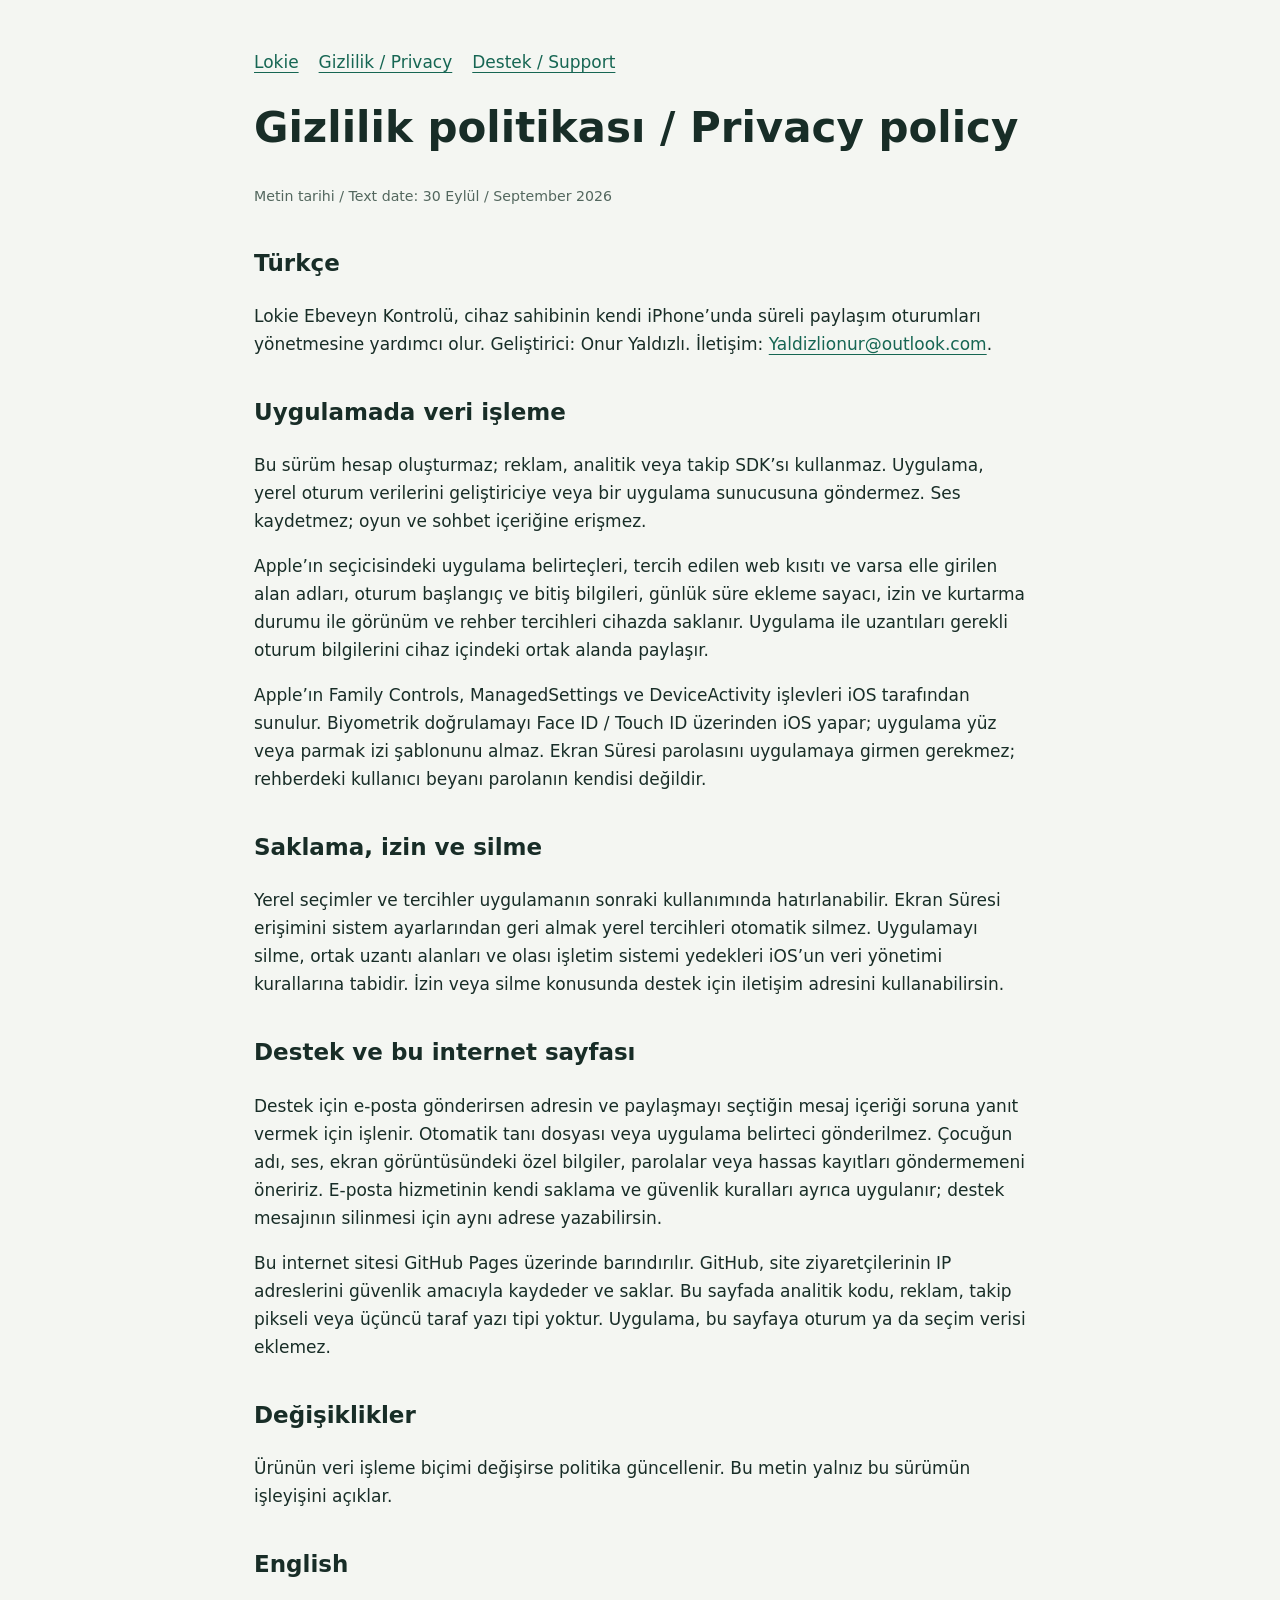
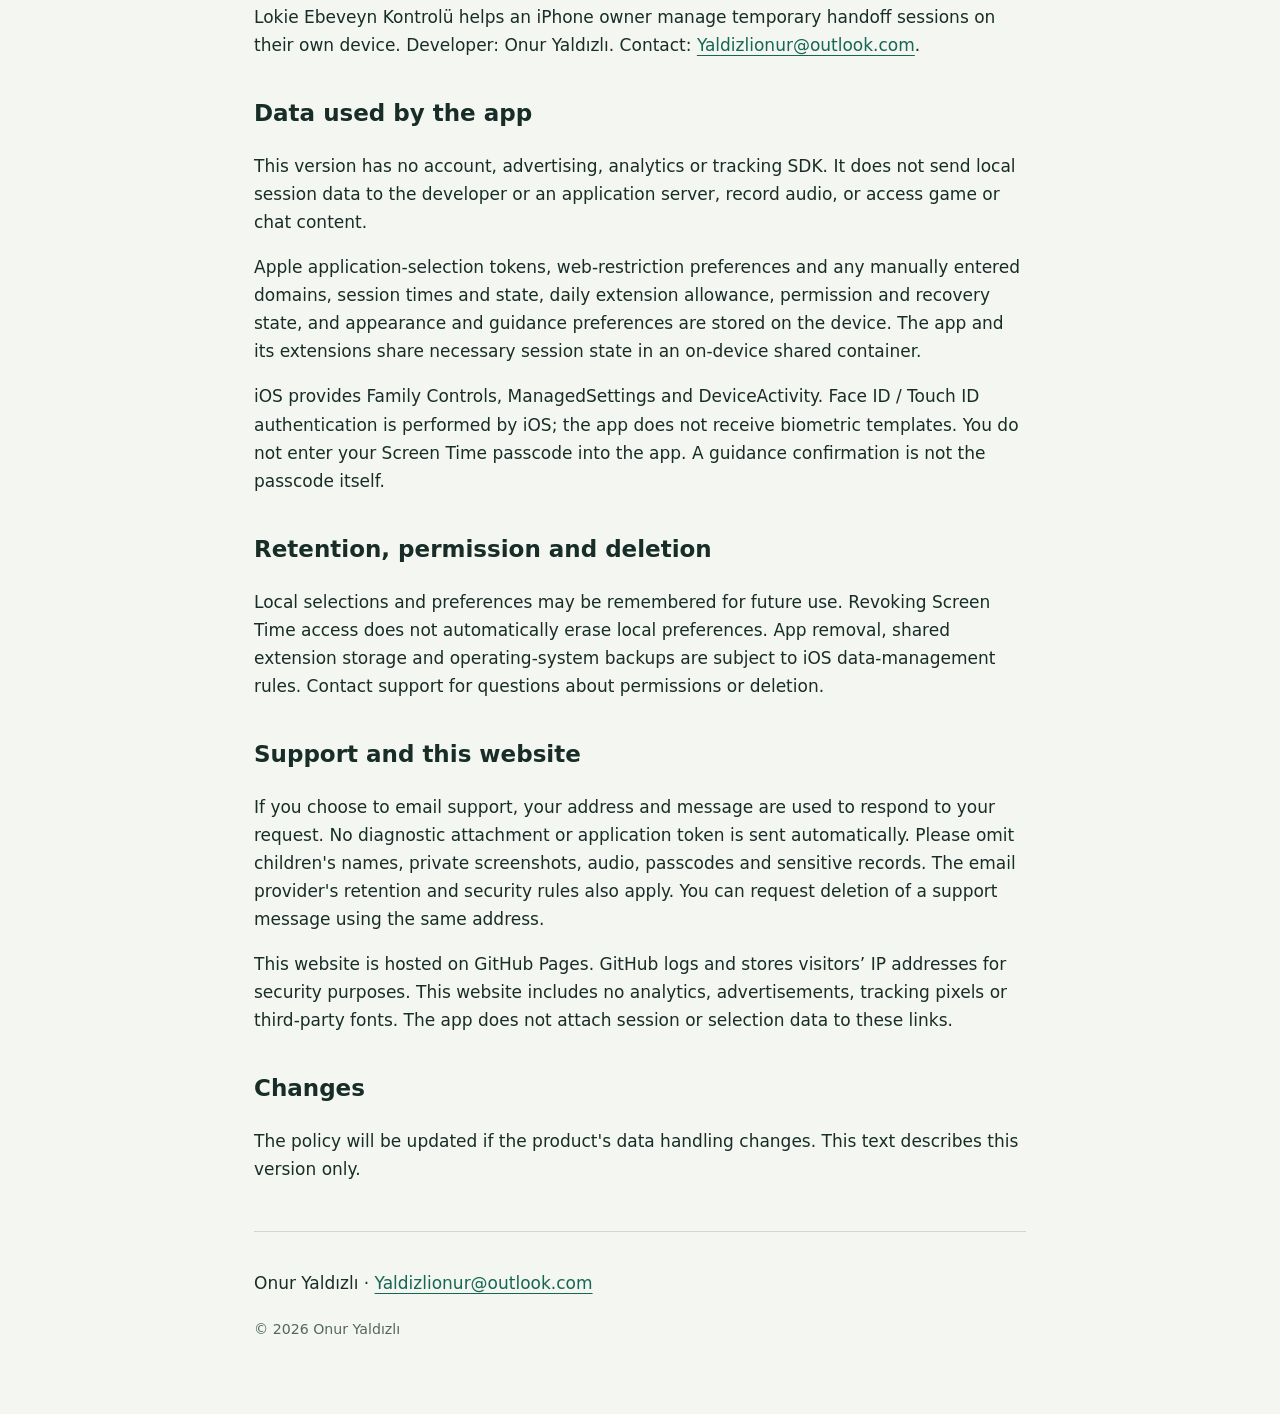
==== privacy.html @ 9156b0ad "Publish Lokie privacy and support pages" ====
<!doctype html><html lang="tr"><head><meta charset="utf-8"><meta name="viewport" content="width=device-width,initial-scale=1"><title>Gizlilik politikası · Lokie Ebeveyn Kontrolü</title><link rel="stylesheet" href="style.css"></head><body><main><nav aria-label="Sayfalar"><a href="index.html">Lokie</a><a href="privacy.html">Gizlilik / Privacy</a><a href="support.html">Destek / Support</a></nav><h1>Gizlilik politikası / Privacy policy</h1><small>Metin tarihi / Text date: 30 Eylül / September 2026</small><section id="tr"><h2>Türkçe</h2><p>Lokie Ebeveyn Kontrolü, cihaz sahibinin kendi iPhone’unda süreli paylaşım oturumları yönetmesine yardımcı olur. Geliştirici: Onur Yaldızlı. İletişim: <a href="mailto:Yaldizlionur@outlook.com">Yaldizlionur@outlook.com</a>.</p><h2>Uygulamada veri işleme</h2><p>Bu sürüm hesap oluşturmaz; reklam, analitik veya takip SDK’sı kullanmaz. Uygulama, yerel oturum verilerini geliştiriciye veya bir uygulama sunucusuna göndermez. Ses kaydetmez; oyun ve sohbet içeriğine erişmez.</p><p>Apple’ın seçicisindeki uygulama belirteçleri, tercih edilen web kısıtı ve varsa elle girilen alan adları, oturum başlangıç ve bitiş bilgileri, günlük süre ekleme sayacı, izin ve kurtarma durumu ile görünüm ve rehber tercihleri cihazda saklanır. Uygulama ile uzantıları gerekli oturum bilgilerini cihaz içindeki ortak alanda paylaşır.</p><p>Apple’ın Family Controls, ManagedSettings ve DeviceActivity işlevleri iOS tarafından sunulur. Biyometrik doğrulamayı Face ID / Touch ID üzerinden iOS yapar; uygulama yüz veya parmak izi şablonunu almaz. Ekran Süresi parolasını uygulamaya girmen gerekmez; rehberdeki kullanıcı beyanı parolanın kendisi değildir.</p><h2>Saklama, izin ve silme</h2><p>Yerel seçimler ve tercihler uygulamanın sonraki kullanımında hatırlanabilir. Ekran Süresi erişimini sistem ayarlarından geri almak yerel tercihleri otomatik silmez. Uygulamayı silme, ortak uzantı alanları ve olası işletim sistemi yedekleri iOS’un veri yönetimi kurallarına tabidir. İzin veya silme konusunda destek için iletişim adresini kullanabilirsin.</p><h2>Destek ve bu internet sayfası</h2><p>Destek için e-posta gönderirsen adresin ve paylaşmayı seçtiğin mesaj içeriği soruna yanıt vermek için işlenir. Otomatik tanı dosyası veya uygulama belirteci gönderilmez. Çocuğun adı, ses, ekran görüntüsündeki özel bilgiler, parolalar veya hassas kayıtları göndermemeni öneririz. E-posta hizmetinin kendi saklama ve güvenlik kuralları ayrıca uygulanır; destek mesajının silinmesi için aynı adrese yazabilirsin.</p><p>Bu internet sitesi GitHub Pages üzerinde barındırılır. GitHub, site ziyaretçilerinin IP adreslerini güvenlik amacıyla kaydeder ve saklar. Bu sayfada analitik kodu, reklam, takip pikseli veya üçüncü taraf yazı tipi yoktur. Uygulama, bu sayfaya oturum ya da seçim verisi eklemez.</p><h2>Değişiklikler</h2><p>Ürünün veri işleme biçimi değişirse politika güncellenir. Bu metin yalnız bu sürümün işleyişini açıklar.</p></section><section lang="en" id="en"><h2>English</h2><p>Lokie Ebeveyn Kontrolü helps an iPhone owner manage temporary handoff sessions on their own device. Developer: Onur Yaldızlı. Contact: <a href="mailto:Yaldizlionur@outlook.com">Yaldizlionur@outlook.com</a>.</p><h2>Data used by the app</h2><p>This version has no account, advertising, analytics or tracking SDK. It does not send local session data to the developer or an application server, record audio, or access game or chat content.</p><p>Apple application-selection tokens, web-restriction preferences and any manually entered domains, session times and state, daily extension allowance, permission and recovery state, and appearance and guidance preferences are stored on the device. The app and its extensions share necessary session state in an on-device shared container.</p><p>iOS provides Family Controls, ManagedSettings and DeviceActivity. Face ID / Touch ID authentication is performed by iOS; the app does not receive biometric templates. You do not enter your Screen Time passcode into the app. A guidance confirmation is not the passcode itself.</p><h2>Retention, permission and deletion</h2><p>Local selections and preferences may be remembered for future use. Revoking Screen Time access does not automatically erase local preferences. App removal, shared extension storage and operating-system backups are subject to iOS data-management rules. Contact support for questions about permissions or deletion.</p><h2>Support and this website</h2><p>If you choose to email support, your address and message are used to respond to your request. No diagnostic attachment or application token is sent automatically. Please omit children's names, private screenshots, audio, passcodes and sensitive records. The email provider's retention and security rules also apply. You can request deletion of a support message using the same address.</p><p>This website is hosted on GitHub Pages. GitHub logs and stores visitors’ IP addresses for security purposes. This website includes no analytics, advertisements, tracking pixels or third-party fonts. The app does not attach session or selection data to these links.</p><h2>Changes</h2><p>The policy will be updated if the product's data handling changes. This text describes this version only.</p></section><footer><p>Onur Yaldızlı · <a href="mailto:Yaldizlionur@outlook.com">Yaldizlionur@outlook.com</a></p><small>© 2026 Onur Yaldızlı</small></footer></main></body></html>
---- style.css ----
*{box-sizing:border-box}body{margin:0;font:17px/1.65 system-ui,-apple-system,sans-serif;color:#182d27;background:#f4f6f2}main{max-width:820px;margin:auto;padding:48px 24px 72px}h1{font-size:clamp(28px,5vw,42px);line-height:1.15}h2{font-size:23px;margin-top:36px}a{color:#166653;text-underline-offset:4px}nav{display:flex;gap:20px;flex-wrap:wrap}small{color:#53675e}section{scroll-margin-top:20px}footer{margin-top:48px;border-top:1px solid #cdd8d0;padding-top:20px}@media(prefers-color-scheme:dark){body{background:#151c19;color:#edf3ed}a{color:#9ee0c7}small{color:#b5c5bc}footer{border-color:#41564b}}
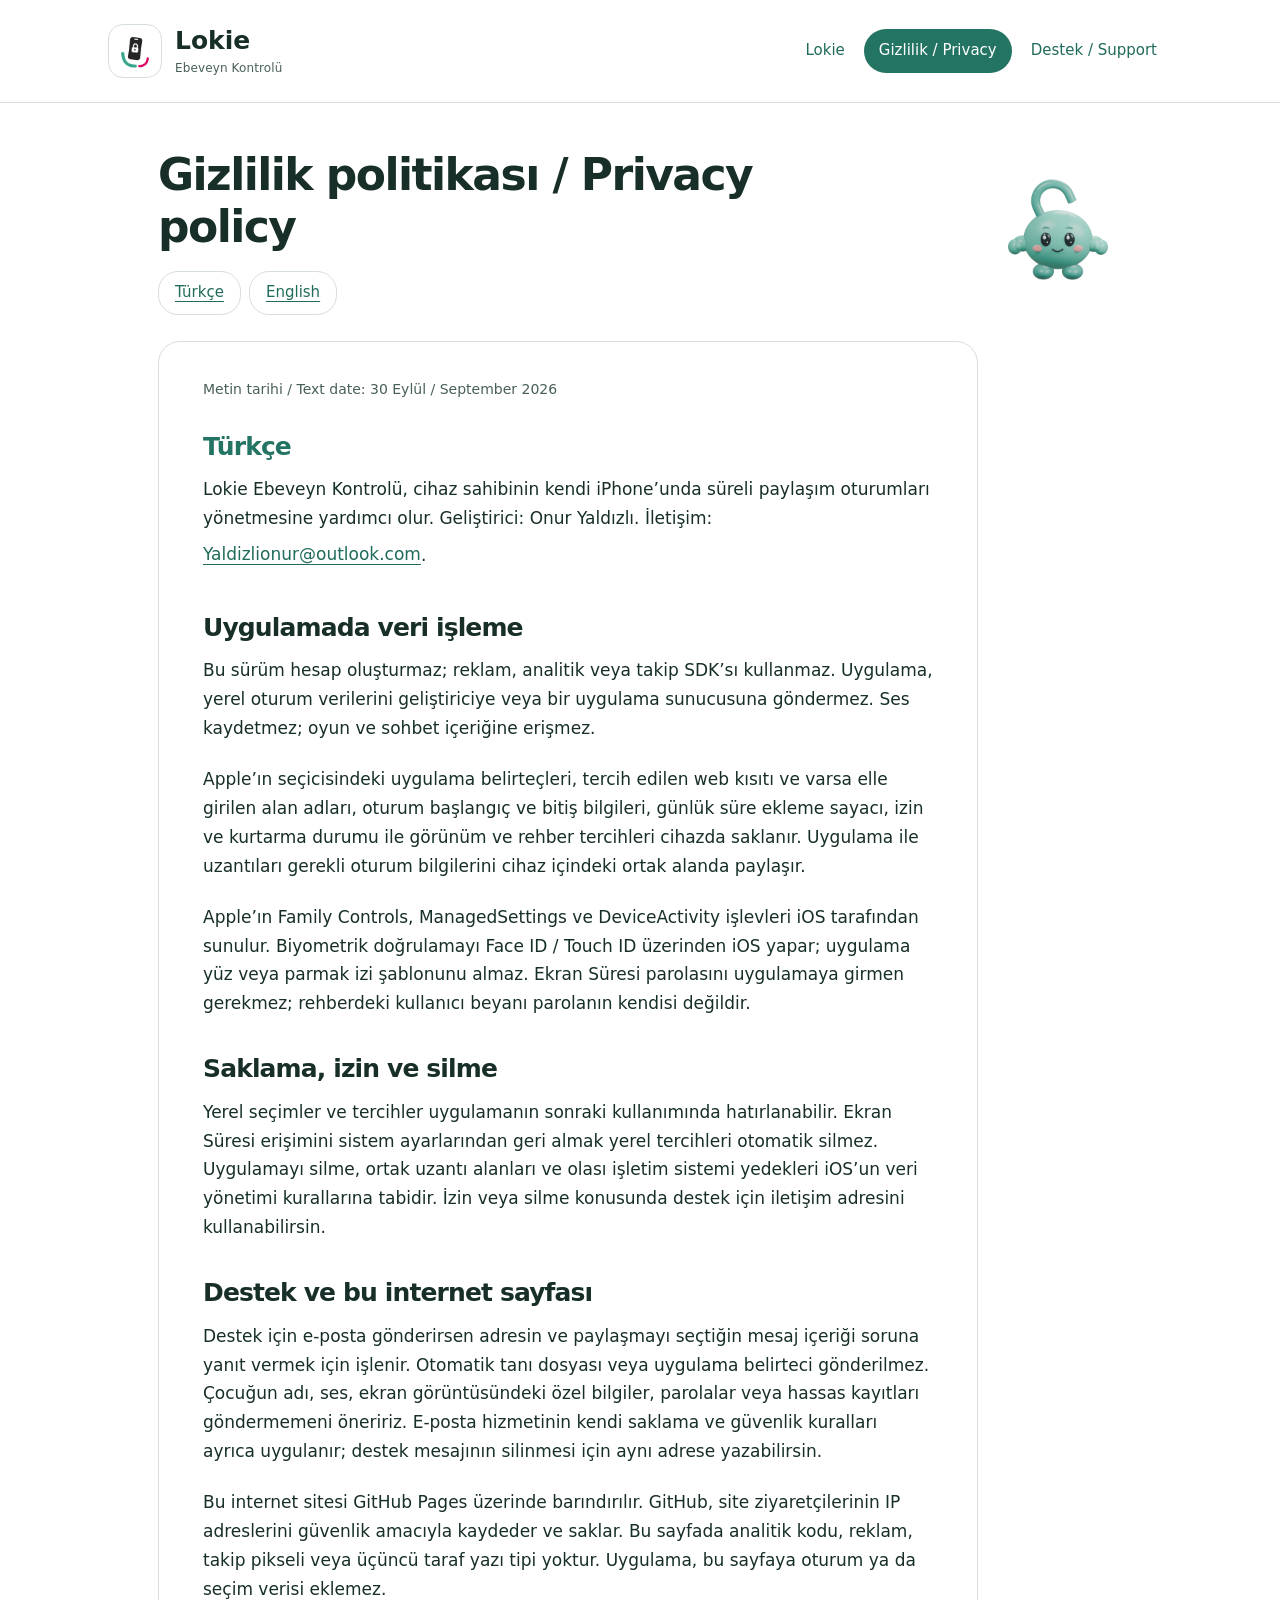
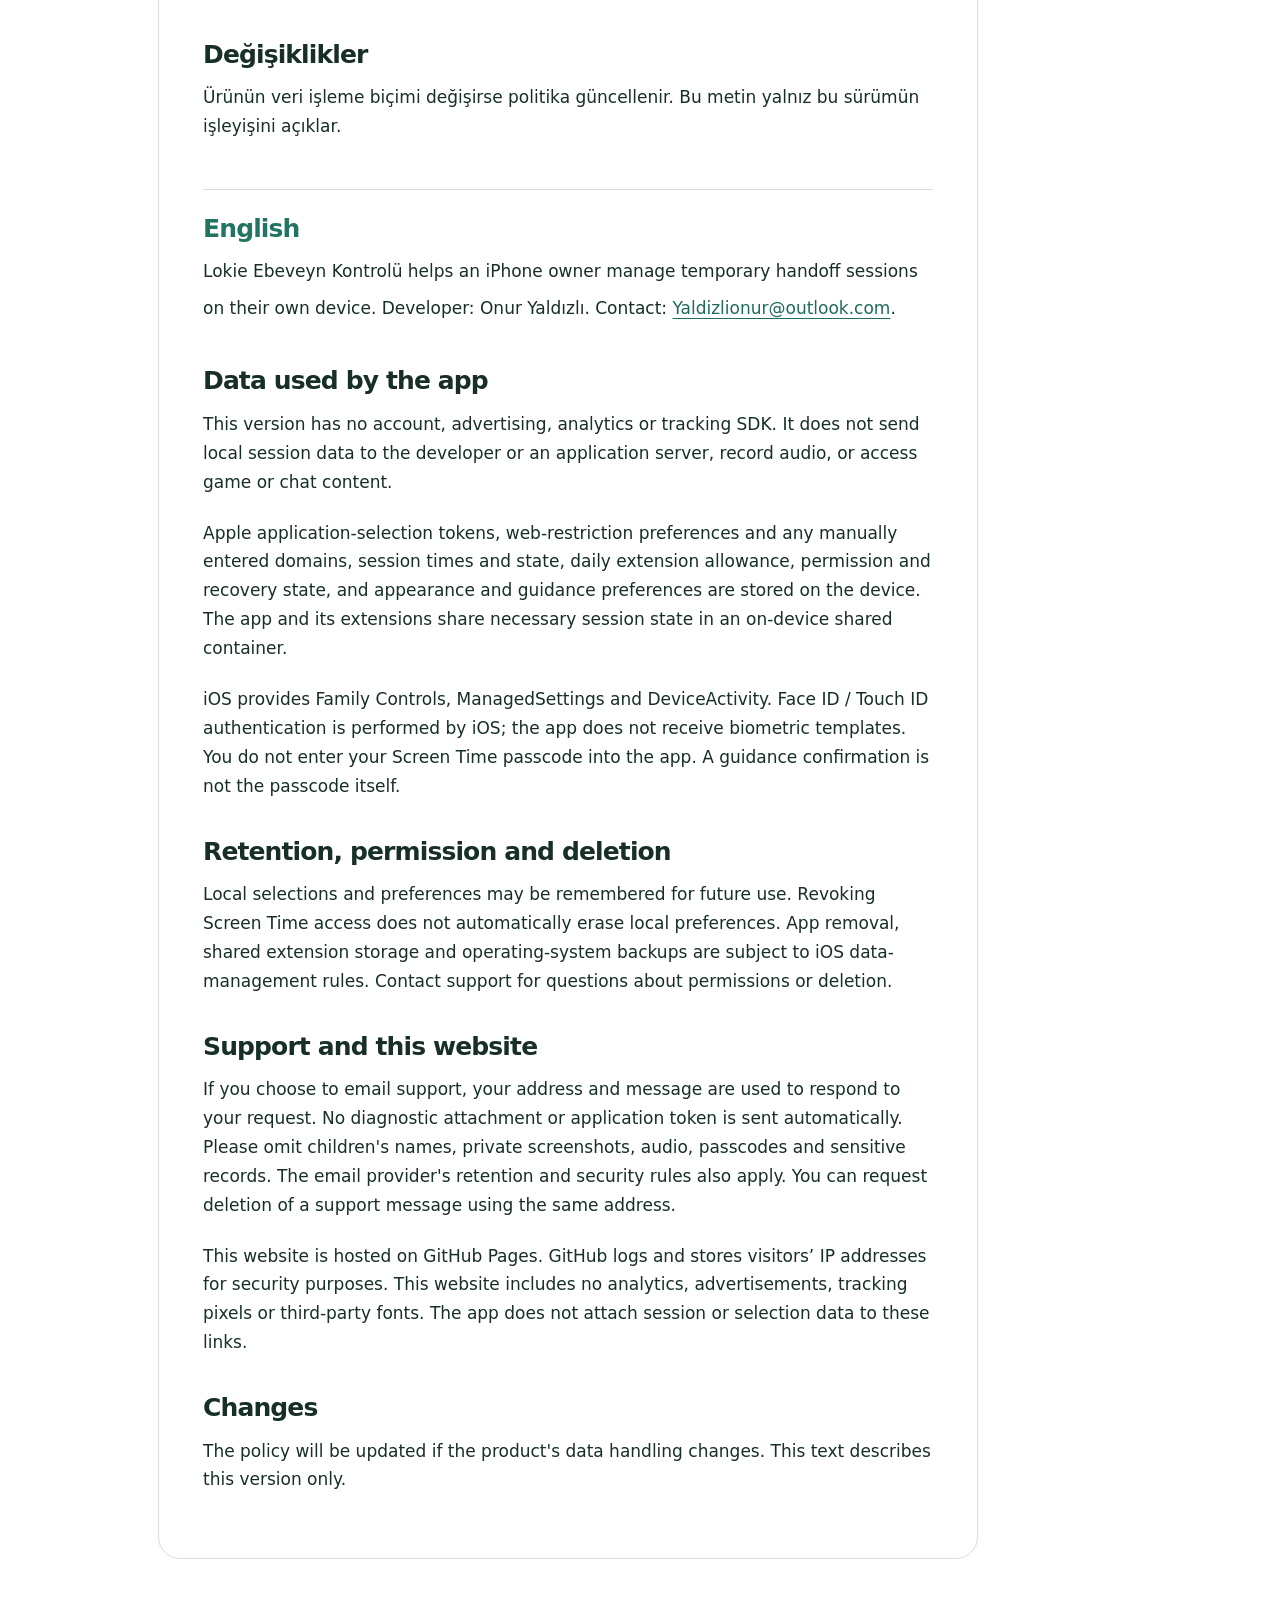
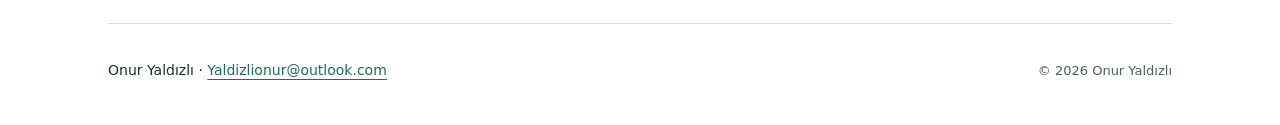
==== commit b23ce50a: "Publish white Lokie brand design on support and privacy pages" ====
--- a/privacy.html
+++ b/privacy.html
@@ -1 +1 @@
-<!doctype html><html lang="tr"><head><meta charset="utf-8"><meta name="viewport" content="width=device-width,initial-scale=1"><title>Gizlilik politikası · Lokie Ebeveyn Kontrolü</title><link rel="stylesheet" href="style.css"></head><body><main><nav aria-label="Sayfalar"><a href="index.html">Lokie</a><a href="privacy.html">Gizlilik / Privacy</a><a href="support.html">Destek / Support</a></nav><h1>Gizlilik politikası / Privacy policy</h1><small>Metin tarihi / Text date: 30 Eylül / September 2026</small><section id="tr"><h2>Türkçe</h2><p>Lokie Ebeveyn Kontrolü, cihaz sahibinin kendi iPhone’unda süreli paylaşım oturumları yönetmesine yardımcı olur. Geliştirici: Onur Yaldızlı. İletişim: <a href="mailto:Yaldizlionur@outlook.com">Yaldizlionur@outlook.com</a>.</p><h2>Uygulamada veri işleme</h2><p>Bu sürüm hesap oluşturmaz; reklam, analitik veya takip SDK’sı kullanmaz. Uygulama, yerel oturum verilerini geliştiriciye veya bir uygulama sunucusuna göndermez. Ses kaydetmez; oyun ve sohbet içeriğine erişmez.</p><p>Apple’ın seçicisindeki uygulama belirteçleri, tercih edilen web kısıtı ve varsa elle girilen alan adları, oturum başlangıç ve bitiş bilgileri, günlük süre ekleme sayacı, izin ve kurtarma durumu ile görünüm ve rehber tercihleri cihazda saklanır. Uygulama ile uzantıları gerekli oturum bilgilerini cihaz içindeki ortak alanda paylaşır.</p><p>Apple’ın Family Controls, ManagedSettings ve DeviceActivity işlevleri iOS tarafından sunulur. Biyometrik doğrulamayı Face ID / Touch ID üzerinden iOS yapar; uygulama yüz veya parmak izi şablonunu almaz. Ekran Süresi parolasını uygulamaya girmen gerekmez; rehberdeki kullanıcı beyanı parolanın kendisi değildir.</p><h2>Saklama, izin ve silme</h2><p>Yerel seçimler ve tercihler uygulamanın sonraki kullanımında hatırlanabilir. Ekran Süresi erişimini sistem ayarlarından geri almak yerel tercihleri otomatik silmez. Uygulamayı silme, ortak uzantı alanları ve olası işletim sistemi yedekleri iOS’un veri yönetimi kurallarına tabidir. İzin veya silme konusunda destek için iletişim adresini kullanabilirsin.</p><h2>Destek ve bu internet sayfası</h2><p>Destek için e-posta gönderirsen adresin ve paylaşmayı seçtiğin mesaj içeriği soruna yanıt vermek için işlenir. Otomatik tanı dosyası veya uygulama belirteci gönderilmez. Çocuğun adı, ses, ekran görüntüsündeki özel bilgiler, parolalar veya hassas kayıtları göndermemeni öneririz. E-posta hizmetinin kendi saklama ve güvenlik kuralları ayrıca uygulanır; destek mesajının silinmesi için aynı adrese yazabilirsin.</p><p>Bu internet sitesi GitHub Pages üzerinde barındırılır. GitHub, site ziyaretçilerinin IP adreslerini güvenlik amacıyla kaydeder ve saklar. Bu sayfada analitik kodu, reklam, takip pikseli veya üçüncü taraf yazı tipi yoktur. Uygulama, bu sayfaya oturum ya da seçim verisi eklemez.</p><h2>Değişiklikler</h2><p>Ürünün veri işleme biçimi değişirse politika güncellenir. Bu metin yalnız bu sürümün işleyişini açıklar.</p></section><section lang="en" id="en"><h2>English</h2><p>Lokie Ebeveyn Kontrolü helps an iPhone owner manage temporary handoff sessions on their own device. Developer: Onur Yaldızlı. Contact: <a href="mailto:Yaldizlionur@outlook.com">Yaldizlionur@outlook.com</a>.</p><h2>Data used by the app</h2><p>This version has no account, advertising, analytics or tracking SDK. It does not send local session data to the developer or an application server, record audio, or access game or chat content.</p><p>Apple application-selection tokens, web-restriction preferences and any manually entered domains, session times and state, daily extension allowance, permission and recovery state, and appearance and guidance preferences are stored on the device. The app and its extensions share necessary session state in an on-device shared container.</p><p>iOS provides Family Controls, ManagedSettings and DeviceActivity. Face ID / Touch ID authentication is performed by iOS; the app does not receive biometric templates. You do not enter your Screen Time passcode into the app. A guidance confirmation is not the passcode itself.</p><h2>Retention, permission and deletion</h2><p>Local selections and preferences may be remembered for future use. Revoking Screen Time access does not automatically erase local preferences. App removal, shared extension storage and operating-system backups are subject to iOS data-management rules. Contact support for questions about permissions or deletion.</p><h2>Support and this website</h2><p>If you choose to email support, your address and message are used to respond to your request. No diagnostic attachment or application token is sent automatically. Please omit children's names, private screenshots, audio, passcodes and sensitive records. The email provider's retention and security rules also apply. You can request deletion of a support message using the same address.</p><p>This website is hosted on GitHub Pages. GitHub logs and stores visitors’ IP addresses for security purposes. This website includes no analytics, advertisements, tracking pixels or third-party fonts. The app does not attach session or selection data to these links.</p><h2>Changes</h2><p>The policy will be updated if the product's data handling changes. This text describes this version only.</p></section><footer><p>Onur Yaldızlı · <a href="mailto:Yaldizlionur@outlook.com">Yaldizlionur@outlook.com</a></p><small>© 2026 Onur Yaldızlı</small></footer></main></body></html>+<!doctype html><html lang="tr"><head><meta charset="utf-8"><meta name="viewport" content="width=device-width,initial-scale=1"><title>Gizlilik politikası · Lokie Ebeveyn Kontrolü</title><link rel="stylesheet" href="style.css"></head><body><a class="skip-link" href="#content">İçeriğe geç</a><header class="site-header"><div class="header-inner"><a class="brand" href="index.html"><span class="logo-tile"><img src="assets/logo.png" width="48" height="48" alt=""></span><span>Lokie<small>Ebeveyn Kontrolü</small></span></a><nav aria-label="Sayfalar"><a href="index.html">Lokie</a><a aria-current="page" href="privacy.html">Gizlilik / Privacy</a><a href="support.html">Destek / Support</a></nav></div></header><main id="content" class="legal"><div class="page-heading"><div><h1>Gizlilik politikası / Privacy policy</h1><nav class="language-nav" aria-label="Dil / Language"><a href="#tr">Türkçe</a><a href="#en">English</a></nav></div><img class="small-lokit" src="assets/lokit.png" width="128" height="128" alt="" aria-hidden="true"></div><article class="document"><small>Metin tarihi / Text date: 30 Eylül / September 2026</small><section id="tr"><h2>Türkçe</h2><p>Lokie Ebeveyn Kontrolü, cihaz sahibinin kendi iPhone’unda süreli paylaşım oturumları yönetmesine yardımcı olur. Geliştirici: Onur Yaldızlı. İletişim: <a href="mailto:Yaldizlionur@outlook.com">Yaldizlionur@outlook.com</a>.</p><h2>Uygulamada veri işleme</h2><p>Bu sürüm hesap oluşturmaz; reklam, analitik veya takip SDK’sı kullanmaz. Uygulama, yerel oturum verilerini geliştiriciye veya bir uygulama sunucusuna göndermez. Ses kaydetmez; oyun ve sohbet içeriğine erişmez.</p><p>Apple’ın seçicisindeki uygulama belirteçleri, tercih edilen web kısıtı ve varsa elle girilen alan adları, oturum başlangıç ve bitiş bilgileri, günlük süre ekleme sayacı, izin ve kurtarma durumu ile görünüm ve rehber tercihleri cihazda saklanır. Uygulama ile uzantıları gerekli oturum bilgilerini cihaz içindeki ortak alanda paylaşır.</p><p>Apple’ın Family Controls, ManagedSettings ve DeviceActivity işlevleri iOS tarafından sunulur. Biyometrik doğrulamayı Face ID / Touch ID üzerinden iOS yapar; uygulama yüz veya parmak izi şablonunu almaz. Ekran Süresi parolasını uygulamaya girmen gerekmez; rehberdeki kullanıcı beyanı parolanın kendisi değildir.</p><h2>Saklama, izin ve silme</h2><p>Yerel seçimler ve tercihler uygulamanın sonraki kullanımında hatırlanabilir. Ekran Süresi erişimini sistem ayarlarından geri almak yerel tercihleri otomatik silmez. Uygulamayı silme, ortak uzantı alanları ve olası işletim sistemi yedekleri iOS’un veri yönetimi kurallarına tabidir. İzin veya silme konusunda destek için iletişim adresini kullanabilirsin.</p><h2>Destek ve bu internet sayfası</h2><p>Destek için e-posta gönderirsen adresin ve paylaşmayı seçtiğin mesaj içeriği soruna yanıt vermek için işlenir. Otomatik tanı dosyası veya uygulama belirteci gönderilmez. Çocuğun adı, ses, ekran görüntüsündeki özel bilgiler, parolalar veya hassas kayıtları göndermemeni öneririz. E-posta hizmetinin kendi saklama ve güvenlik kuralları ayrıca uygulanır; destek mesajının silinmesi için aynı adrese yazabilirsin.</p><p>Bu internet sitesi GitHub Pages üzerinde barındırılır. GitHub, site ziyaretçilerinin IP adreslerini güvenlik amacıyla kaydeder ve saklar. Bu sayfada analitik kodu, reklam, takip pikseli veya üçüncü taraf yazı tipi yoktur. Uygulama, bu sayfaya oturum ya da seçim verisi eklemez.</p><h2>Değişiklikler</h2><p>Ürünün veri işleme biçimi değişirse politika güncellenir. Bu metin yalnız bu sürümün işleyişini açıklar.</p></section><section lang="en" id="en"><h2>English</h2><p>Lokie Ebeveyn Kontrolü helps an iPhone owner manage temporary handoff sessions on their own device. Developer: Onur Yaldızlı. Contact: <a href="mailto:Yaldizlionur@outlook.com">Yaldizlionur@outlook.com</a>.</p><h2>Data used by the app</h2><p>This version has no account, advertising, analytics or tracking SDK. It does not send local session data to the developer or an application server, record audio, or access game or chat content.</p><p>Apple application-selection tokens, web-restriction preferences and any manually entered domains, session times and state, daily extension allowance, permission and recovery state, and appearance and guidance preferences are stored on the device. The app and its extensions share necessary session state in an on-device shared container.</p><p>iOS provides Family Controls, ManagedSettings and DeviceActivity. Face ID / Touch ID authentication is performed by iOS; the app does not receive biometric templates. You do not enter your Screen Time passcode into the app. A guidance confirmation is not the passcode itself.</p><h2>Retention, permission and deletion</h2><p>Local selections and preferences may be remembered for future use. Revoking Screen Time access does not automatically erase local preferences. App removal, shared extension storage and operating-system backups are subject to iOS data-management rules. Contact support for questions about permissions or deletion.</p><h2>Support and this website</h2><p>If you choose to email support, your address and message are used to respond to your request. No diagnostic attachment or application token is sent automatically. Please omit children's names, private screenshots, audio, passcodes and sensitive records. The email provider's retention and security rules also apply. You can request deletion of a support message using the same address.</p><p>This website is hosted on GitHub Pages. GitHub logs and stores visitors’ IP addresses for security purposes. This website includes no analytics, advertisements, tracking pixels or third-party fonts. The app does not attach session or selection data to these links.</p><h2>Changes</h2><p>The policy will be updated if the product's data handling changes. This text describes this version only.</p></section></article></main><div class="footer-wrap"><footer><p>Onur Yaldızlı · <a href="mailto:Yaldizlionur@outlook.com">Yaldizlionur@outlook.com</a></p><small>© 2026 Onur Yaldızlı</small></footer></div></body></html>
--- a/style.css
+++ b/style.css
@@ -1 +1,7 @@
-*{box-sizing:border-box}body{margin:0;font:17px/1.65 system-ui,-apple-system,sans-serif;color:#182d27;background:#f4f6f2}main{max-width:820px;margin:auto;padding:48px 24px 72px}h1{font-size:clamp(28px,5vw,42px);line-height:1.15}h2{font-size:23px;margin-top:36px}a{color:#166653;text-underline-offset:4px}nav{display:flex;gap:20px;flex-wrap:wrap}small{color:#53675e}section{scroll-margin-top:20px}footer{margin-top:48px;border-top:1px solid #cdd8d0;padding-top:20px}@media(prefers-color-scheme:dark){body{background:#151c19;color:#edf3ed}a{color:#9ee0c7}small{color:#b5c5bc}footer{border-color:#41564b}}+
+:root{--green:#247463;--surface:#fff;--amber:#f2b23e;--ink:#172f28;--muted:#486057;--paper:#fff;--line:#d6dfd9;--soft:#e8f0eb;--link:#206b5b;color-scheme:light}
+*{box-sizing:border-box}html{scroll-padding-top:24px}body{margin:0;background:var(--surface);color:var(--ink);font:17px/1.7 system-ui,-apple-system,BlinkMacSystemFont,'Segoe UI',sans-serif}a{color:var(--link);text-underline-offset:4px;text-decoration-thickness:1px}a:hover{text-decoration-thickness:2px}a:focus-visible{outline:3px solid var(--link);outline-offset:5px;border-radius:6px}img{max-width:100%;height:auto}p{margin:0 0 22px}h1,h2{line-height:1.18;letter-spacing:-.035em}h1{font-size:clamp(34px,4.1vw,56px);margin:0 0 24px;font-weight:740}h2{font-size:25px;margin:36px 0 14px;font-weight:700}small{font-size:14px;color:var(--muted)}
+.skip-link{position:absolute;top:-100px;left:20px;z-index:4;background:var(--paper);padding:12px 18px}.skip-link:focus{top:12px}.site-header{border-bottom:1px solid var(--line);background:var(--paper)}.header-inner{max-width:1120px;margin:auto;min-height:102px;padding:20px 28px;display:flex;align-items:center;justify-content:space-between;gap:24px}.brand{display:flex;align-items:center;gap:13px;color:var(--ink);text-decoration:none;font-size:25px;font-weight:740;line-height:1.1;min-height:48px}.brand small{display:block;margin-top:7px;font-size:12px;font-weight:500;letter-spacing:.01em}.logo-tile{width:54px;height:54px;background:#fff;border:1px solid #d6dfd9;border-radius:15px;display:grid;place-items:center;padding:4px}.site-header nav{display:flex;gap:4px;flex-wrap:wrap}.site-header nav a{display:flex;align-items:center;min-height:44px;padding:9px 15px;text-decoration:none;font-size:15px;border-radius:24px;white-space:nowrap}.site-header nav a[aria-current=page]{background:var(--green);color:#fff}.home{max-width:1120px;margin:auto;padding:52px 28px 54px}.hero{display:grid;grid-template-columns:1.1fr 1fr;gap:40px;align-items:center;min-height:420px}.hero-copy{padding:20px 0}.hero-copy h1{max-width:520px;color:var(--green)}.hero-copy>p{max-width:520px;font-size:20px;line-height:1.65;color:var(--muted)}.hero-art{position:relative;display:grid;place-items:center;isolation:isolate;min-width:0}.hero-art .halo{position:absolute;inset:13% 1% 7%;border-radius:50%;background:var(--paper);z-index:-1}.hero-art:after{content:'';position:absolute;top:16%;right:8%;width:14px;height:14px;border-radius:50%;background:var(--amber)}.hero-art img{width:100%;max-width:460px;display:block;filter:drop-shadow(0 18px 15px rgba(23,47,40,.06))}.actions p{display:flex;align-items:center;flex-wrap:wrap;gap:12px;font-size:0;margin:26px 0 0}.actions a{font-size:15px;min-height:48px;padding:11px 18px;text-decoration:none;border-radius:14px;background:var(--paper);border:1px solid var(--line);font-weight:600}.actions a:first-child{background:var(--green);color:white;border-color:var(--green)}.home-details{display:grid;grid-template-columns:1.35fr 1fr;gap:20px;margin-top:38px}.home-details>div{border:1px solid var(--line);border-radius:22px;padding:28px;background:var(--paper)}.home-details p{margin:0;font-size:16px;color:var(--muted)}.local-note{background:var(--soft)!important}.legal{max-width:1020px;margin:auto;padding:46px 28px 64px}.page-heading{display:flex;align-items:center;justify-content:space-between;gap:28px;margin-bottom:26px}.page-heading h1{font-size:clamp(32px,3.6vw,44px);max-width:690px;margin-bottom:18px}.small-lokit{flex:none;width:128px;opacity:.94}.language-nav{display:flex;gap:8px;flex-wrap:wrap}.language-nav a{font-size:15px;min-height:44px;display:inline-flex;align-items:center;padding:8px 16px;border:1px solid var(--line);border-radius:20px;background:var(--paper)}.document{max-width:820px;border:1px solid var(--line);background:var(--paper);padding:36px 44px 42px;border-radius:22px}.document>small{display:block;margin-bottom:30px}.document section{scroll-margin-top:24px}.document section+section{margin-top:48px;padding-top:20px;border-top:1px solid var(--line)}.document section>h2:first-child{margin-top:4px;color:var(--green)}.document p{max-width:70ch;overflow-wrap:break-word}.document a{display:inline-block;min-height:44px;align-content:center;overflow-wrap:anywhere}.support .document h2:first-child{margin-top:4px}.footer-wrap{max-width:1120px;margin:auto;padding:0 28px 32px}.footer-wrap footer{border-top:1px solid var(--line);padding-top:25px;display:flex;justify-content:space-between;gap:20px;align-items:center;flex-wrap:wrap;font-size:14px}.footer-wrap p{margin:0}.footer-wrap a{display:inline-flex;align-items:center;min-height:44px}.footer-wrap small{font-size:13px}
+@media(max-width:760px){.header-inner{padding:16px 22px;flex-wrap:wrap;gap:15px}.site-header nav{width:100%;justify-content:flex-start;gap:3px}.site-header nav a{padding:9px 12px}.home{padding:28px 22px 40px}.hero{grid-template-columns:1fr;gap:0;min-height:0}.hero-copy{padding:15px 0 0}.hero-copy h1{max-width:550px}.hero-copy>p{font-size:18px}.hero-art{max-width:350px;width:100%;justify-self:center;margin:16px 0 0}.hero-art img{max-width:340px}.home-details{grid-template-columns:1fr;margin-top:18px;gap:14px}.home-details>div{padding:24px}.legal{padding:32px 18px 42px}.page-heading{gap:10px}.page-heading h1{font-size:32px}.small-lokit{width:76px}.document{padding:24px 22px;border-radius:18px}.document h2{font-size:23px}.footer-wrap{padding:0 22px 25px}.footer-wrap footer{display:block}.footer-wrap small{display:block;margin-top:14px}}
+@media(max-width:380px){.site-header nav a{font-size:14px;padding:9px 10px}.page-heading .small-lokit{display:none}.document{padding:22px 18px}.actions a{width:100%;text-align:center}.hero-copy h1{font-size:36px}}
+@media(prefers-reduced-motion:reduce){html{scroll-behavior:auto}}
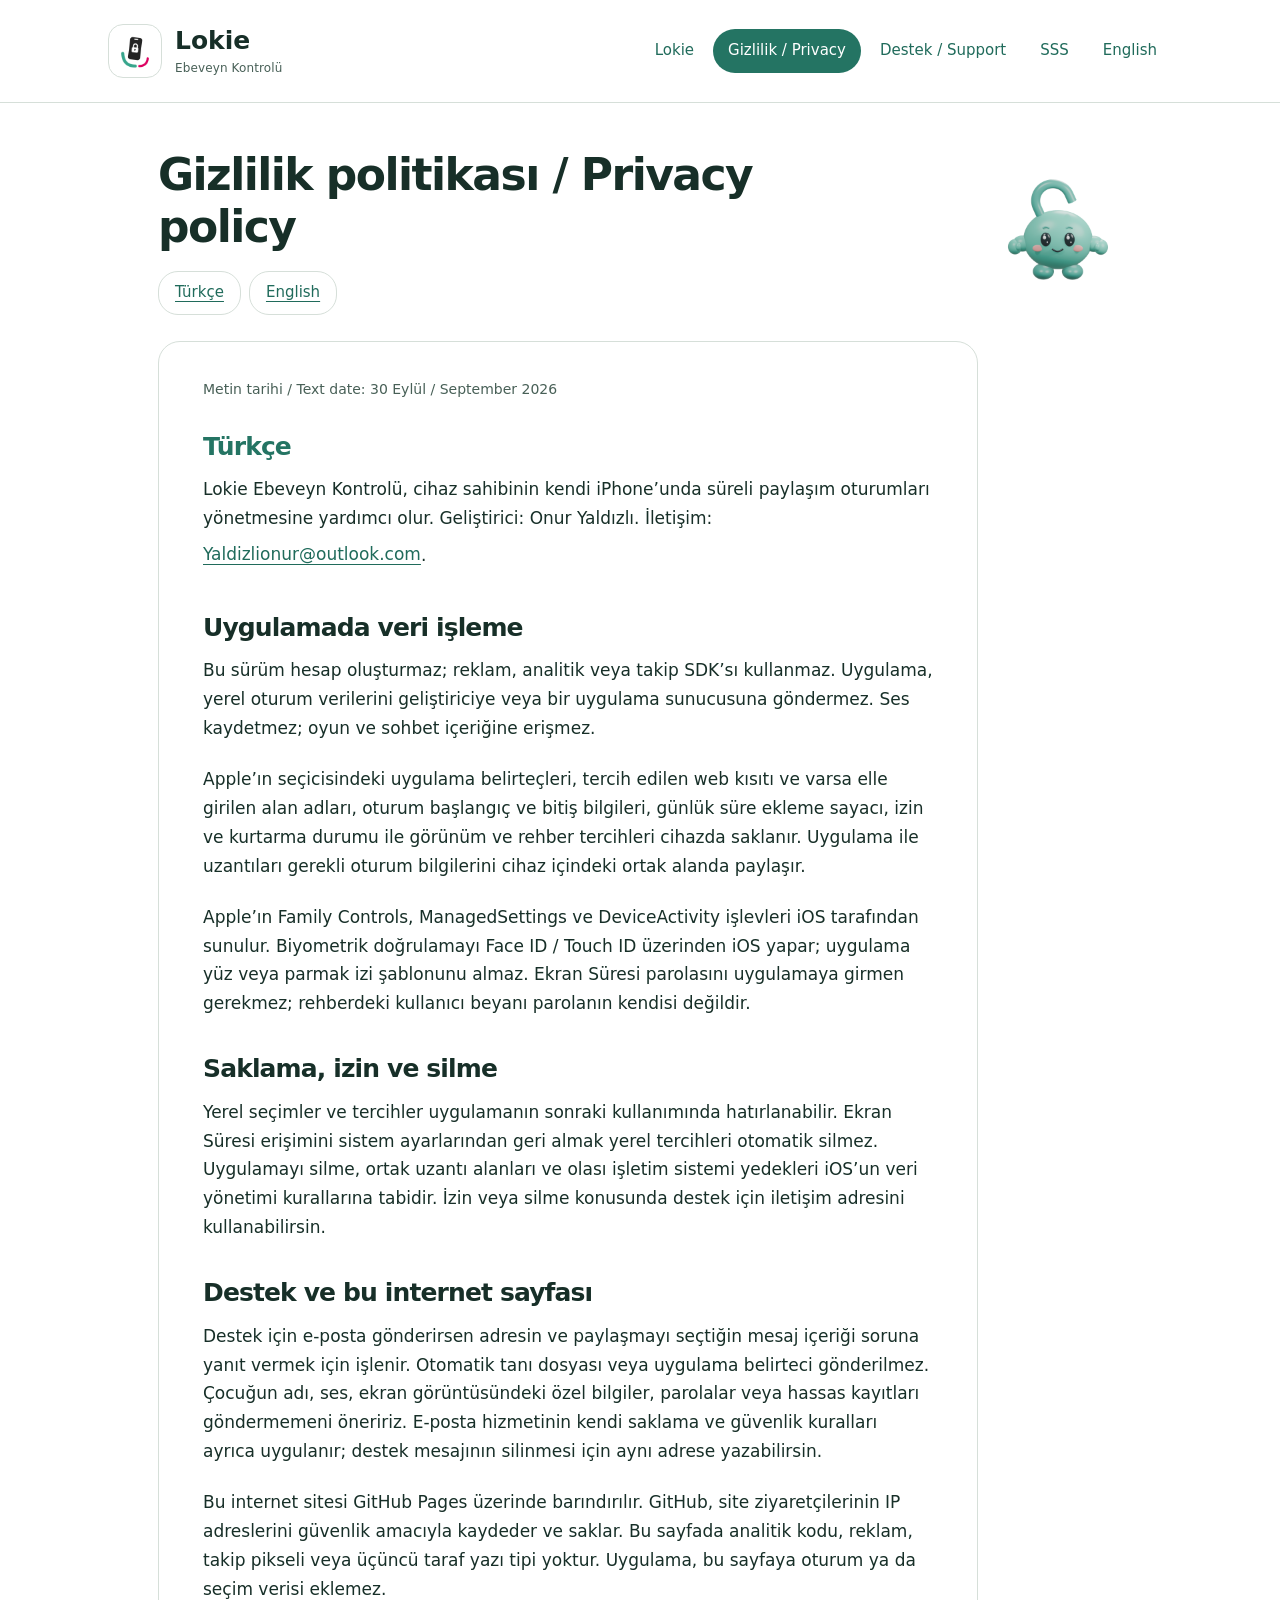
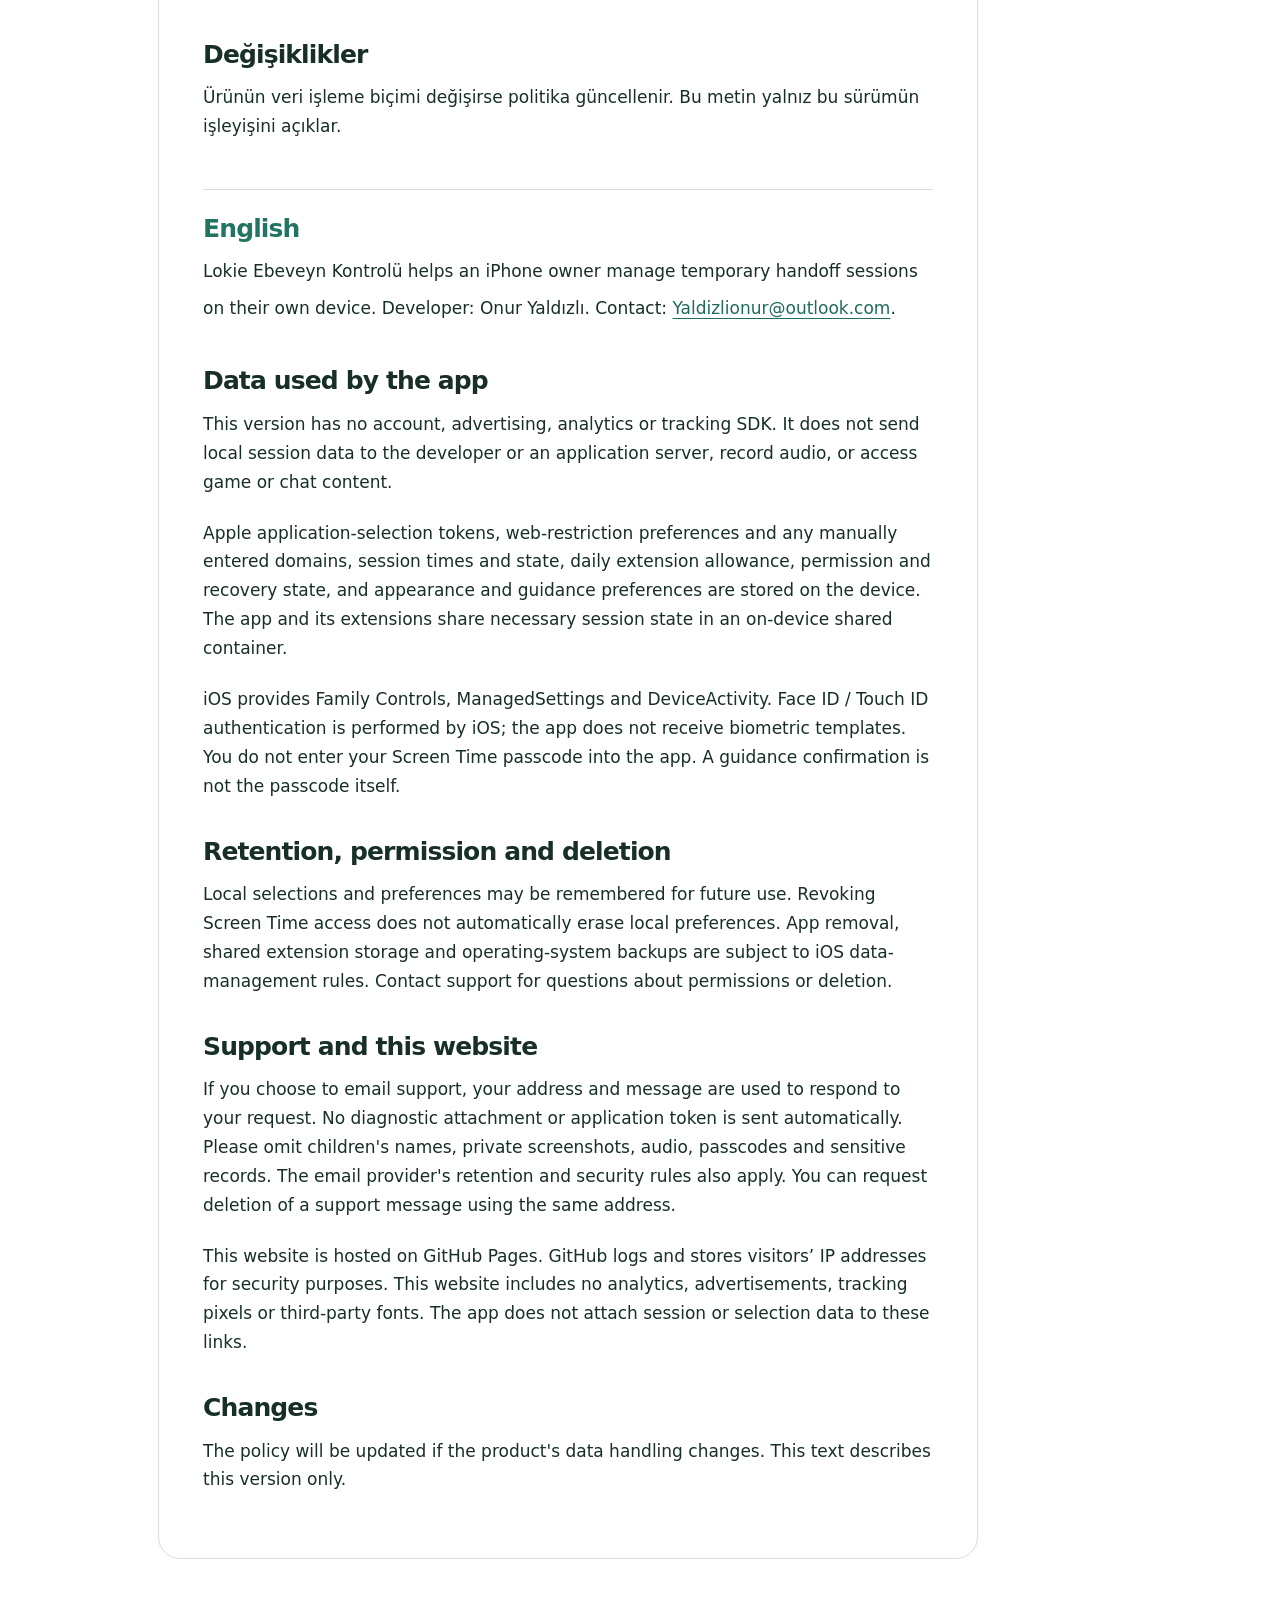
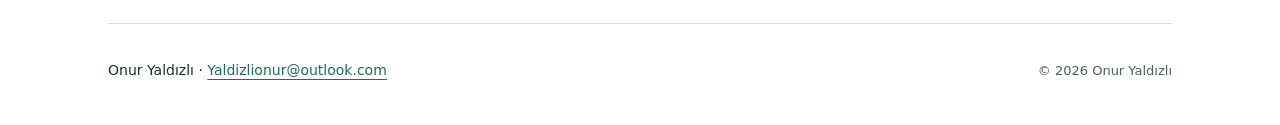
==== commit 6babb75e: "Add reviewed Turkish FAQ and English support discovery pages" ====
--- a/privacy.html
+++ b/privacy.html
@@ -1 +1 @@
-<!doctype html><html lang="tr"><head><meta charset="utf-8"><meta name="viewport" content="width=device-width,initial-scale=1"><title>Gizlilik politikası · Lokie Ebeveyn Kontrolü</title><link rel="stylesheet" href="style.css"></head><body><a class="skip-link" href="#content">İçeriğe geç</a><header class="site-header"><div class="header-inner"><a class="brand" href="index.html"><span class="logo-tile"><img src="assets/logo.png" width="48" height="48" alt=""></span><span>Lokie<small>Ebeveyn Kontrolü</small></span></a><nav aria-label="Sayfalar"><a href="index.html">Lokie</a><a aria-current="page" href="privacy.html">Gizlilik / Privacy</a><a href="support.html">Destek / Support</a></nav></div></header><main id="content" class="legal"><div class="page-heading"><div><h1>Gizlilik politikası / Privacy policy</h1><nav class="language-nav" aria-label="Dil / Language"><a href="#tr">Türkçe</a><a href="#en">English</a></nav></div><img class="small-lokit" src="assets/lokit.png" width="128" height="128" alt="" aria-hidden="true"></div><article class="document"><small>Metin tarihi / Text date: 30 Eylül / September 2026</small><section id="tr"><h2>Türkçe</h2><p>Lokie Ebeveyn Kontrolü, cihaz sahibinin kendi iPhone’unda süreli paylaşım oturumları yönetmesine yardımcı olur. Geliştirici: Onur Yaldızlı. İletişim: <a href="mailto:Yaldizlionur@outlook.com">Yaldizlionur@outlook.com</a>.</p><h2>Uygulamada veri işleme</h2><p>Bu sürüm hesap oluşturmaz; reklam, analitik veya takip SDK’sı kullanmaz. Uygulama, yerel oturum verilerini geliştiriciye veya bir uygulama sunucusuna göndermez. Ses kaydetmez; oyun ve sohbet içeriğine erişmez.</p><p>Apple’ın seçicisindeki uygulama belirteçleri, tercih edilen web kısıtı ve varsa elle girilen alan adları, oturum başlangıç ve bitiş bilgileri, günlük süre ekleme sayacı, izin ve kurtarma durumu ile görünüm ve rehber tercihleri cihazda saklanır. Uygulama ile uzantıları gerekli oturum bilgilerini cihaz içindeki ortak alanda paylaşır.</p><p>Apple’ın Family Controls, ManagedSettings ve DeviceActivity işlevleri iOS tarafından sunulur. Biyometrik doğrulamayı Face ID / Touch ID üzerinden iOS yapar; uygulama yüz veya parmak izi şablonunu almaz. Ekran Süresi parolasını uygulamaya girmen gerekmez; rehberdeki kullanıcı beyanı parolanın kendisi değildir.</p><h2>Saklama, izin ve silme</h2><p>Yerel seçimler ve tercihler uygulamanın sonraki kullanımında hatırlanabilir. Ekran Süresi erişimini sistem ayarlarından geri almak yerel tercihleri otomatik silmez. Uygulamayı silme, ortak uzantı alanları ve olası işletim sistemi yedekleri iOS’un veri yönetimi kurallarına tabidir. İzin veya silme konusunda destek için iletişim adresini kullanabilirsin.</p><h2>Destek ve bu internet sayfası</h2><p>Destek için e-posta gönderirsen adresin ve paylaşmayı seçtiğin mesaj içeriği soruna yanıt vermek için işlenir. Otomatik tanı dosyası veya uygulama belirteci gönderilmez. Çocuğun adı, ses, ekran görüntüsündeki özel bilgiler, parolalar veya hassas kayıtları göndermemeni öneririz. E-posta hizmetinin kendi saklama ve güvenlik kuralları ayrıca uygulanır; destek mesajının silinmesi için aynı adrese yazabilirsin.</p><p>Bu internet sitesi GitHub Pages üzerinde barındırılır. GitHub, site ziyaretçilerinin IP adreslerini güvenlik amacıyla kaydeder ve saklar. Bu sayfada analitik kodu, reklam, takip pikseli veya üçüncü taraf yazı tipi yoktur. Uygulama, bu sayfaya oturum ya da seçim verisi eklemez.</p><h2>Değişiklikler</h2><p>Ürünün veri işleme biçimi değişirse politika güncellenir. Bu metin yalnız bu sürümün işleyişini açıklar.</p></section><section lang="en" id="en"><h2>English</h2><p>Lokie Ebeveyn Kontrolü helps an iPhone owner manage temporary handoff sessions on their own device. Developer: Onur Yaldızlı. Contact: <a href="mailto:Yaldizlionur@outlook.com">Yaldizlionur@outlook.com</a>.</p><h2>Data used by the app</h2><p>This version has no account, advertising, analytics or tracking SDK. It does not send local session data to the developer or an application server, record audio, or access game or chat content.</p><p>Apple application-selection tokens, web-restriction preferences and any manually entered domains, session times and state, daily extension allowance, permission and recovery state, and appearance and guidance preferences are stored on the device. The app and its extensions share necessary session state in an on-device shared container.</p><p>iOS provides Family Controls, ManagedSettings and DeviceActivity. Face ID / Touch ID authentication is performed by iOS; the app does not receive biometric templates. You do not enter your Screen Time passcode into the app. A guidance confirmation is not the passcode itself.</p><h2>Retention, permission and deletion</h2><p>Local selections and preferences may be remembered for future use. Revoking Screen Time access does not automatically erase local preferences. App removal, shared extension storage and operating-system backups are subject to iOS data-management rules. Contact support for questions about permissions or deletion.</p><h2>Support and this website</h2><p>If you choose to email support, your address and message are used to respond to your request. No diagnostic attachment or application token is sent automatically. Please omit children's names, private screenshots, audio, passcodes and sensitive records. The email provider's retention and security rules also apply. You can request deletion of a support message using the same address.</p><p>This website is hosted on GitHub Pages. GitHub logs and stores visitors’ IP addresses for security purposes. This website includes no analytics, advertisements, tracking pixels or third-party fonts. The app does not attach session or selection data to these links.</p><h2>Changes</h2><p>The policy will be updated if the product's data handling changes. This text describes this version only.</p></section></article></main><div class="footer-wrap"><footer><p>Onur Yaldızlı · <a href="mailto:Yaldizlionur@outlook.com">Yaldizlionur@outlook.com</a></p><small>© 2026 Onur Yaldızlı</small></footer></div></body></html>+<!doctype html><html lang="tr"><head><meta charset="utf-8"><meta name="viewport" content="width=device-width,initial-scale=1"><title>Gizlilik politikası · Lokie Ebeveyn Kontrolü</title><link rel="stylesheet" href="style.css"></head><body><a class="skip-link" href="#content">İçeriğe geç</a><header class="site-header"><div class="header-inner"><a class="brand" href="index.html"><span class="logo-tile"><img src="assets/logo.png" width="48" height="48" alt=""></span><span>Lokie<small>Ebeveyn Kontrolü</small></span></a><nav aria-label="Sayfalar"><a href="index.html">Lokie</a><a aria-current="page" href="privacy.html">Gizlilik / Privacy</a><a href="support.html">Destek / Support</a><a href="sss.html">SSS</a><a href="en/" lang="en">English</a></nav></div></header><main id="content" class="legal"><div class="page-heading"><div><h1>Gizlilik politikası / Privacy policy</h1><nav class="language-nav" aria-label="Dil / Language"><a href="#tr">Türkçe</a><a href="#en">English</a></nav></div><img class="small-lokit" src="assets/lokit.png" width="128" height="128" alt="" aria-hidden="true"></div><article class="document"><small>Metin tarihi / Text date: 30 Eylül / September 2026</small><section id="tr"><h2>Türkçe</h2><p>Lokie Ebeveyn Kontrolü, cihaz sahibinin kendi iPhone’unda süreli paylaşım oturumları yönetmesine yardımcı olur. Geliştirici: Onur Yaldızlı. İletişim: <a href="mailto:Yaldizlionur@outlook.com">Yaldizlionur@outlook.com</a>.</p><h2>Uygulamada veri işleme</h2><p>Bu sürüm hesap oluşturmaz; reklam, analitik veya takip SDK’sı kullanmaz. Uygulama, yerel oturum verilerini geliştiriciye veya bir uygulama sunucusuna göndermez. Ses kaydetmez; oyun ve sohbet içeriğine erişmez.</p><p>Apple’ın seçicisindeki uygulama belirteçleri, tercih edilen web kısıtı ve varsa elle girilen alan adları, oturum başlangıç ve bitiş bilgileri, günlük süre ekleme sayacı, izin ve kurtarma durumu ile görünüm ve rehber tercihleri cihazda saklanır. Uygulama ile uzantıları gerekli oturum bilgilerini cihaz içindeki ortak alanda paylaşır.</p><p>Apple’ın Family Controls, ManagedSettings ve DeviceActivity işlevleri iOS tarafından sunulur. Biyometrik doğrulamayı Face ID / Touch ID üzerinden iOS yapar; uygulama yüz veya parmak izi şablonunu almaz. Ekran Süresi parolasını uygulamaya girmen gerekmez; rehberdeki kullanıcı beyanı parolanın kendisi değildir.</p><h2>Saklama, izin ve silme</h2><p>Yerel seçimler ve tercihler uygulamanın sonraki kullanımında hatırlanabilir. Ekran Süresi erişimini sistem ayarlarından geri almak yerel tercihleri otomatik silmez. Uygulamayı silme, ortak uzantı alanları ve olası işletim sistemi yedekleri iOS’un veri yönetimi kurallarına tabidir. İzin veya silme konusunda destek için iletişim adresini kullanabilirsin.</p><h2>Destek ve bu internet sayfası</h2><p>Destek için e-posta gönderirsen adresin ve paylaşmayı seçtiğin mesaj içeriği soruna yanıt vermek için işlenir. Otomatik tanı dosyası veya uygulama belirteci gönderilmez. Çocuğun adı, ses, ekran görüntüsündeki özel bilgiler, parolalar veya hassas kayıtları göndermemeni öneririz. E-posta hizmetinin kendi saklama ve güvenlik kuralları ayrıca uygulanır; destek mesajının silinmesi için aynı adrese yazabilirsin.</p><p>Bu internet sitesi GitHub Pages üzerinde barındırılır. GitHub, site ziyaretçilerinin IP adreslerini güvenlik amacıyla kaydeder ve saklar. Bu sayfada analitik kodu, reklam, takip pikseli veya üçüncü taraf yazı tipi yoktur. Uygulama, bu sayfaya oturum ya da seçim verisi eklemez.</p><h2>Değişiklikler</h2><p>Ürünün veri işleme biçimi değişirse politika güncellenir. Bu metin yalnız bu sürümün işleyişini açıklar.</p></section><section lang="en" id="en"><h2>English</h2><p>Lokie Ebeveyn Kontrolü helps an iPhone owner manage temporary handoff sessions on their own device. Developer: Onur Yaldızlı. Contact: <a href="mailto:Yaldizlionur@outlook.com">Yaldizlionur@outlook.com</a>.</p><h2>Data used by the app</h2><p>This version has no account, advertising, analytics or tracking SDK. It does not send local session data to the developer or an application server, record audio, or access game or chat content.</p><p>Apple application-selection tokens, web-restriction preferences and any manually entered domains, session times and state, daily extension allowance, permission and recovery state, and appearance and guidance preferences are stored on the device. The app and its extensions share necessary session state in an on-device shared container.</p><p>iOS provides Family Controls, ManagedSettings and DeviceActivity. Face ID / Touch ID authentication is performed by iOS; the app does not receive biometric templates. You do not enter your Screen Time passcode into the app. A guidance confirmation is not the passcode itself.</p><h2>Retention, permission and deletion</h2><p>Local selections and preferences may be remembered for future use. Revoking Screen Time access does not automatically erase local preferences. App removal, shared extension storage and operating-system backups are subject to iOS data-management rules. Contact support for questions about permissions or deletion.</p><h2>Support and this website</h2><p>If you choose to email support, your address and message are used to respond to your request. No diagnostic attachment or application token is sent automatically. Please omit children's names, private screenshots, audio, passcodes and sensitive records. The email provider's retention and security rules also apply. You can request deletion of a support message using the same address.</p><p>This website is hosted on GitHub Pages. GitHub logs and stores visitors’ IP addresses for security purposes. This website includes no analytics, advertisements, tracking pixels or third-party fonts. The app does not attach session or selection data to these links.</p><h2>Changes</h2><p>The policy will be updated if the product's data handling changes. This text describes this version only.</p></section></article></main><div class="footer-wrap"><footer><p>Onur Yaldızlı · <a href="mailto:Yaldizlionur@outlook.com">Yaldizlionur@outlook.com</a></p><small>© 2026 Onur Yaldızlı</small></footer></div></body></html>
